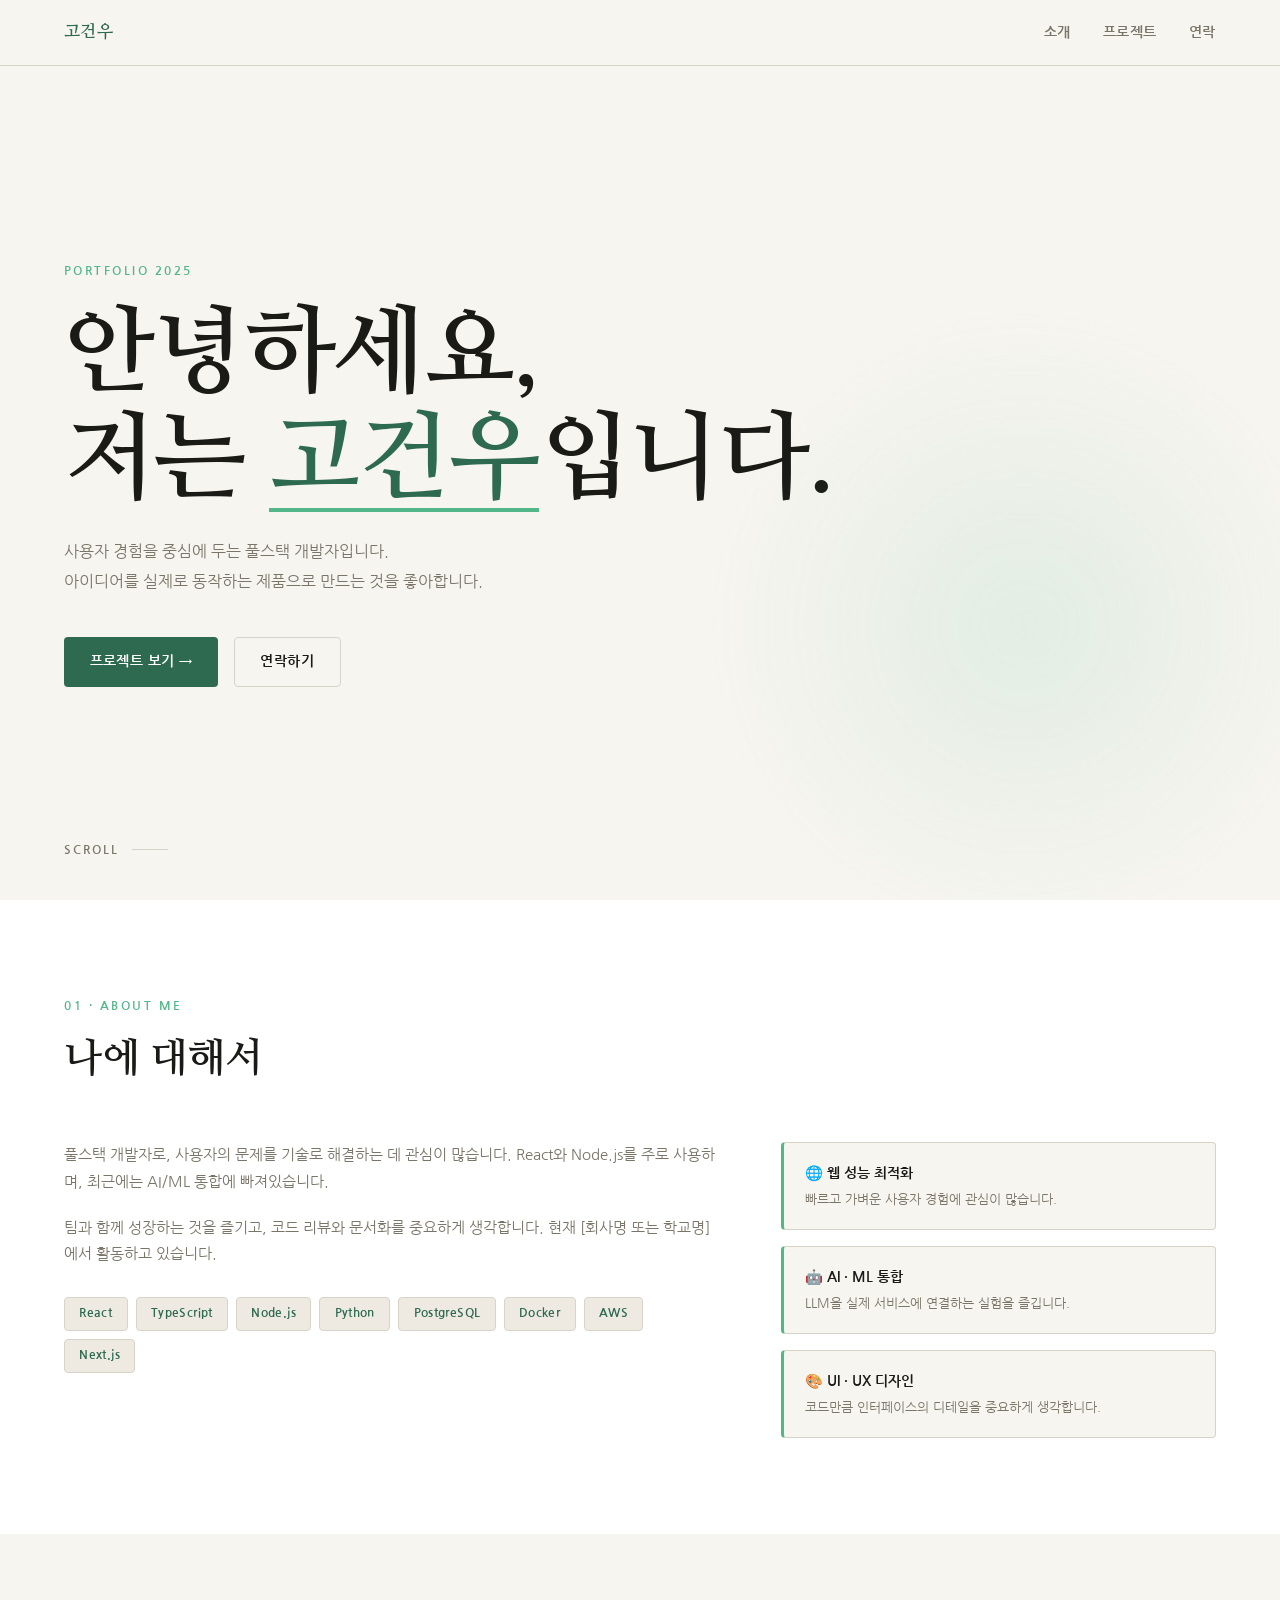
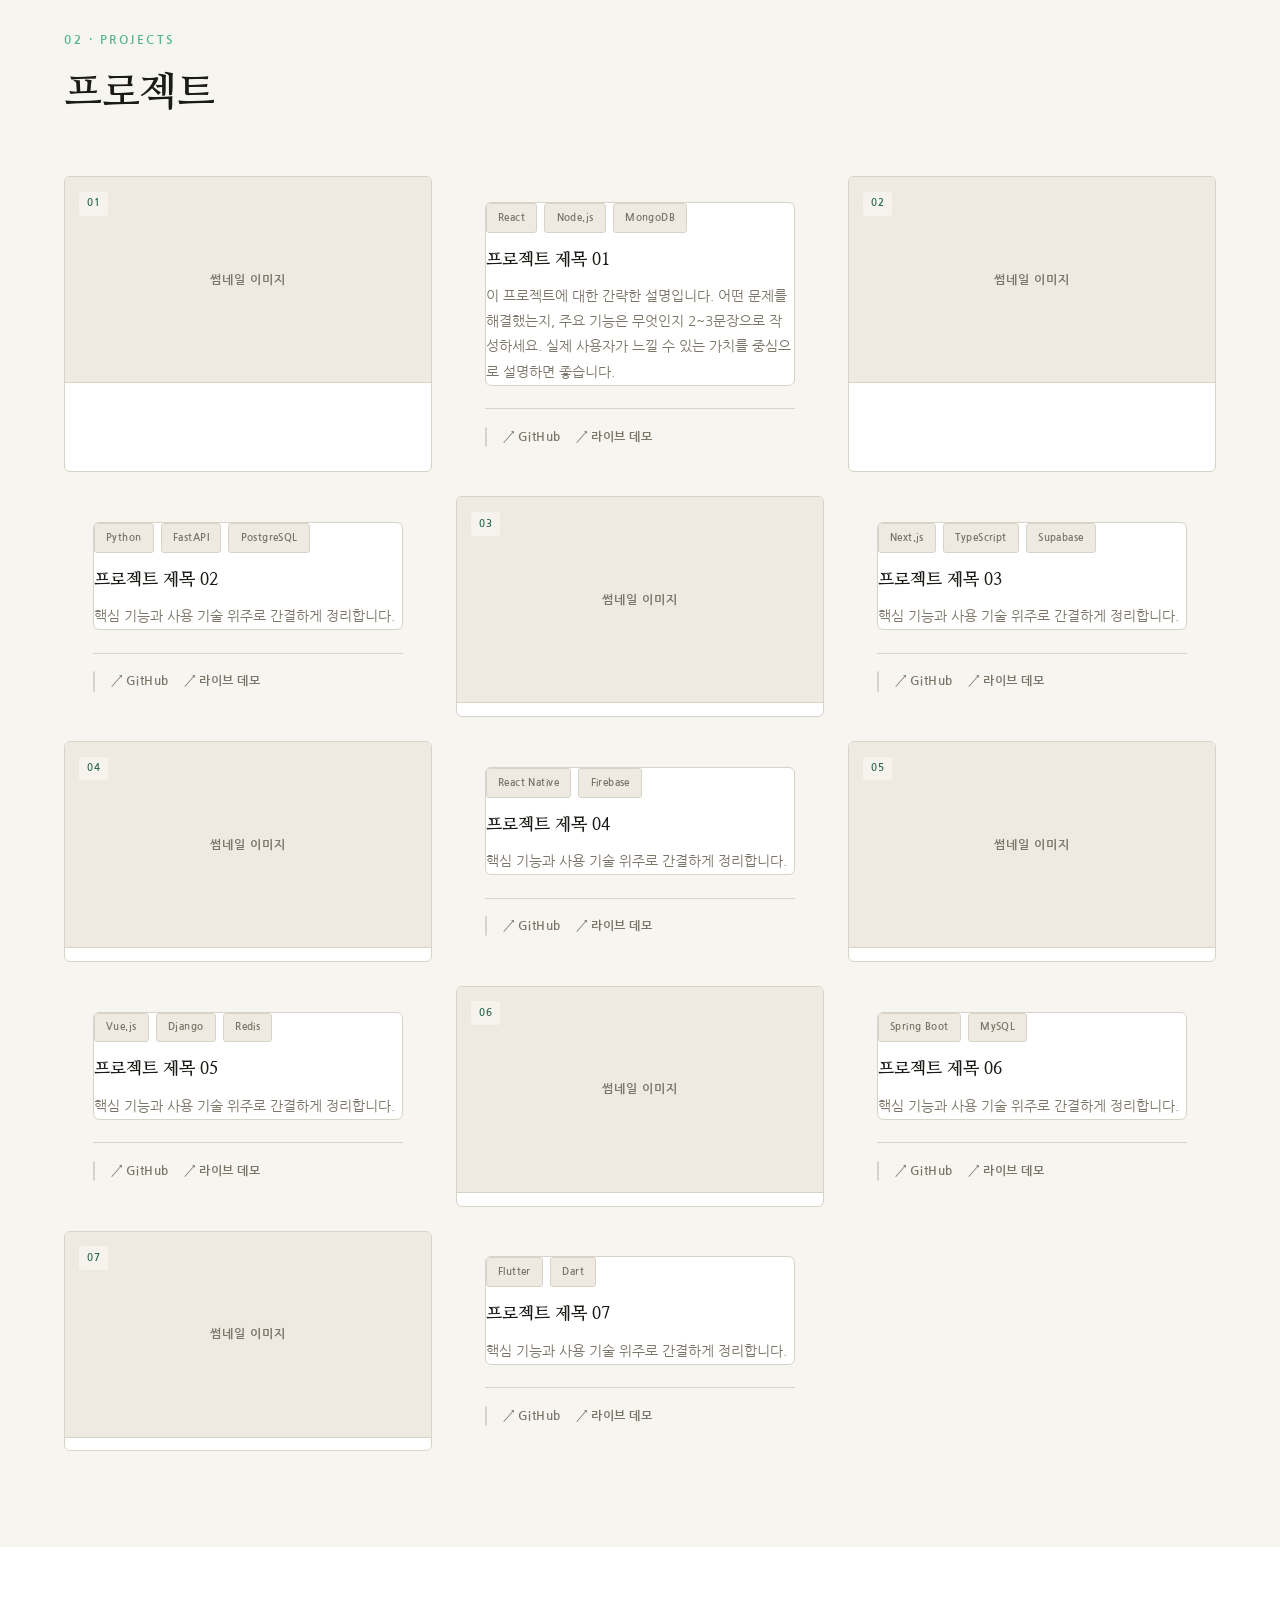
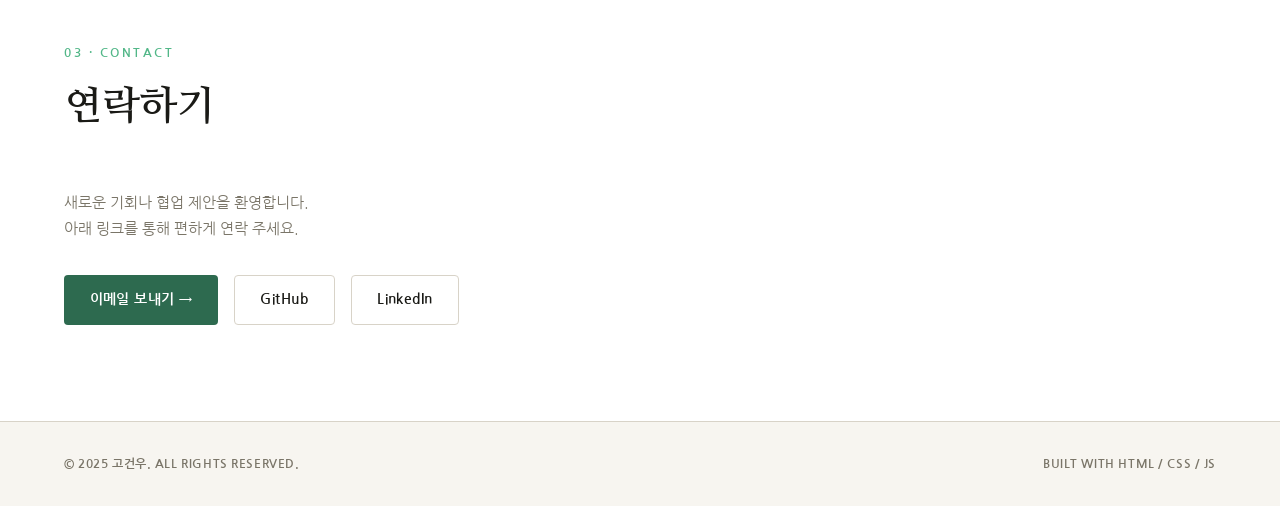
==== index.html @ 29e1b1ee "feat: 포트폴리오 사이트 초기 틀 세팅 - index.html: 메인 페이지 구조 (hero, about, projects, contact) - style.css: 공통 스타일" ====
<!DOCTYPE html>
<html lang="ko">
<head>
  <meta charset="UTF-8" />
  <meta name="viewport" content="width=device-width, initial-scale=1.0" />
  <title>고건우 | Portfolio</title>
  <link rel="preconnect" href="https://fonts.googleapis.com" />
  <link rel="preconnect" href="https://fonts.gstatic.com" crossorigin />
  <link href="https://fonts.googleapis.com/css2?family=Nanum+Gothic:wght@400;700;800&family=Nanum+Myeongjo:wght@400;700&display=swap" rel="stylesheet" />
  <link rel="stylesheet" href="style.css" />
</head>
<body>

  <!-- NAV -->
  <nav>
    <a href="#hero" class="nav-logo">고건우</a>
    <ul class="nav-links">
      <li><a href="#about">소개</a></li>
      <li><a href="#projects">프로젝트</a></li>
      <li><a href="#contact">연락</a></li>
    </ul>
  </nav>

  <!-- HERO -->
  <section id="hero">
    <p class="hero-label fadeup">PORTFOLIO 2025</p>
    <h1 class="hero-name fadeup delay-1">
      안녕하세요,<br>저는 <span>고건우</span>입니다.
    </h1>
    <p class="hero-desc fadeup delay-2">
      사용자 경험을 중심에 두는 풀스택 개발자입니다.<br>
      아이디어를 실제로 동작하는 제품으로 만드는 것을 좋아합니다.
    </p>
    <div class="hero-cta fadeup delay-3">
      <a href="#projects" class="btn btn-primary">프로젝트 보기 →</a>
      <a href="#contact" class="btn btn-outline">연락하기</a>
    </div>
    <p class="scroll-hint fadeup delay-4">SCROLL</p>
  </section>

  <!-- ABOUT -->
  <section id="about">
    <p class="section-label">01 · ABOUT ME</p>
    <h2 class="section-title">나에 대해서</h2>

    <div class="about-grid">
      <div class="about-text">
        <p>
          풀스택 개발자로, 사용자의 문제를 기술로 해결하는 데 관심이 많습니다.
          React와 Node.js를 주로 사용하며, 최근에는 AI/ML 통합에 빠져있습니다.
        </p>
        <p>
          팀과 함께 성장하는 것을 즐기고, 코드 리뷰와 문서화를 중요하게 생각합니다.
          현재 [회사명 또는 학교명]에서 활동하고 있습니다.
        </p>
        <div class="skills-list">
          <span class="skill-tag">React</span>
          <span class="skill-tag">TypeScript</span>
          <span class="skill-tag">Node.js</span>
          <span class="skill-tag">Python</span>
          <span class="skill-tag">PostgreSQL</span>
          <span class="skill-tag">Docker</span>
          <span class="skill-tag">AWS</span>
          <span class="skill-tag">Next.js</span>
        </div>
      </div>

      <!-- 관심 분야 카드 -->
      <div class="interest-list">
        <div class="interest-card">
          <div class="interest-title">🌐 웹 성능 최적화</div>
          <div class="interest-desc">빠르고 가벼운 사용자 경험에 관심이 많습니다.</div>
        </div>
        <div class="interest-card">
          <div class="interest-title">🤖 AI · ML 통합</div>
          <div class="interest-desc">LLM을 실제 서비스에 연결하는 실험을 즐깁니다.</div>
        </div>
        <div class="interest-card">
          <div class="interest-title">🎨 UI · UX 디자인</div>
          <div class="interest-desc">코드만큼 인터페이스의 디테일을 중요하게 생각합니다.</div>
        </div>
      </div>
    </div>
  </section>

  <!-- PROJECTS -->
  <section id="projects">
    <p class="section-label">02 · PROJECTS</p>
    <h2 class="section-title">프로젝트</h2>

    <div class="projects-grid">

      <!-- 01 -->
      <a href="projects/project1.html" class="project-card">
        <div class="project-thumb">
          <!-- <img src="assets/images/project1-thumb.png" alt="프로젝트 1"> -->
          <span>썸네일 이미지</span>
          <span class="project-num">01</span>
        </div>
        <div class="project-body">
          <div class="project-tags">
            <span class="project-tag">React</span>
            <span class="project-tag">Node.js</span>
            <span class="project-tag">MongoDB</span>
          </div>
          <h3 class="project-title">프로젝트 제목 01</h3>
          <p class="project-desc">
            이 프로젝트에 대한 간략한 설명입니다. 어떤 문제를 해결했는지,
            주요 기능은 무엇인지 2~3문장으로 작성하세요.
            실제 사용자가 느낄 수 있는 가치를 중심으로 설명하면 좋습니다.
          </p>
          <div class="project-links">
            <a href="https://github.com/username/project1" class="project-link" onclick="event.stopPropagation()">↗ GitHub</a>
            <a href="https://project1-demo.vercel.app" class="project-link" onclick="event.stopPropagation()">↗ 라이브 데모</a>
          </div>
        </div>
      </a>

      <!-- 02 -->
      <a href="projects/project2.html" class="project-card">
        <div class="project-thumb">
          <!-- <img src="assets/images/project2-thumb.png" alt="프로젝트 2"> -->
          <span>썸네일 이미지</span>
          <span class="project-num">02</span>
        </div>
        <div class="project-body">
          <div class="project-tags">
            <span class="project-tag">Python</span>
            <span class="project-tag">FastAPI</span>
            <span class="project-tag">PostgreSQL</span>
          </div>
          <h3 class="project-title">프로젝트 제목 02</h3>
          <p class="project-desc">핵심 기능과 사용 기술 위주로 간결하게 정리합니다.</p>
          <div class="project-links">
            <a href="https://github.com/username/project2" class="project-link" onclick="event.stopPropagation()">↗ GitHub</a>
            <a href="#" class="project-link" onclick="event.stopPropagation()">↗ 라이브 데모</a>
          </div>
        </div>
      </a>

      <!-- 03 -->
      <a href="projects/project3.html" class="project-card">
        <div class="project-thumb">
          <!-- <img src="assets/images/project3-thumb.png" alt="프로젝트 3"> -->
          <span>썸네일 이미지</span>
          <span class="project-num">03</span>
        </div>
        <div class="project-body">
          <div class="project-tags">
            <span class="project-tag">Next.js</span>
            <span class="project-tag">TypeScript</span>
            <span class="project-tag">Supabase</span>
          </div>
          <h3 class="project-title">프로젝트 제목 03</h3>
          <p class="project-desc">핵심 기능과 사용 기술 위주로 간결하게 정리합니다.</p>
          <div class="project-links">
            <a href="https://github.com/username/project3" class="project-link" onclick="event.stopPropagation()">↗ GitHub</a>
            <a href="#" class="project-link" onclick="event.stopPropagation()">↗ 라이브 데모</a>
          </div>
        </div>
      </a>

      <!-- 04 -->
      <a href="projects/project4.html" class="project-card">
        <div class="project-thumb">
          <!-- <img src="assets/images/project4-thumb.png" alt="프로젝트 4"> -->
          <span>썸네일 이미지</span>
          <span class="project-num">04</span>
        </div>
        <div class="project-body">
          <div class="project-tags">
            <span class="project-tag">React Native</span>
            <span class="project-tag">Firebase</span>
          </div>
          <h3 class="project-title">프로젝트 제목 04</h3>
          <p class="project-desc">핵심 기능과 사용 기술 위주로 간결하게 정리합니다.</p>
          <div class="project-links">
            <a href="https://github.com/username/project4" class="project-link" onclick="event.stopPropagation()">↗ GitHub</a>
            <a href="#" class="project-link" onclick="event.stopPropagation()">↗ 라이브 데모</a>
          </div>
        </div>
      </a>

      <!-- 05 -->
      <a href="projects/project5.html" class="project-card">
        <div class="project-thumb">
          <!-- <img src="assets/images/project5-thumb.png" alt="프로젝트 5"> -->
          <span>썸네일 이미지</span>
          <span class="project-num">05</span>
        </div>
        <div class="project-body">
          <div class="project-tags">
            <span class="project-tag">Vue.js</span>
            <span class="project-tag">Django</span>
            <span class="project-tag">Redis</span>
          </div>
          <h3 class="project-title">프로젝트 제목 05</h3>
          <p class="project-desc">핵심 기능과 사용 기술 위주로 간결하게 정리합니다.</p>
          <div class="project-links">
            <a href="https://github.com/username/project5" class="project-link" onclick="event.stopPropagation()">↗ GitHub</a>
            <a href="#" class="project-link" onclick="event.stopPropagation()">↗ 라이브 데모</a>
          </div>
        </div>
      </a>

      <!-- 06 -->
      <a href="projects/project6.html" class="project-card">
        <div class="project-thumb">
          <!-- <img src="assets/images/project6-thumb.png" alt="프로젝트 6"> -->
          <span>썸네일 이미지</span>
          <span class="project-num">06</span>
        </div>
        <div class="project-body">
          <div class="project-tags">
            <span class="project-tag">Spring Boot</span>
            <span class="project-tag">MySQL</span>
          </div>
          <h3 class="project-title">프로젝트 제목 06</h3>
          <p class="project-desc">핵심 기능과 사용 기술 위주로 간결하게 정리합니다.</p>
          <div class="project-links">
            <a href="https://github.com/username/project6" class="project-link" onclick="event.stopPropagation()">↗ GitHub</a>
            <a href="#" class="project-link" onclick="event.stopPropagation()">↗ 라이브 데모</a>
          </div>
        </div>
      </a>

      <!-- 07 -->
      <a href="projects/project7.html" class="project-card">
        <div class="project-thumb">
          <!-- <img src="assets/images/project7-thumb.png" alt="프로젝트 7"> -->
          <span>썸네일 이미지</span>
          <span class="project-num">07</span>
        </div>
        <div class="project-body">
          <div class="project-tags">
            <span class="project-tag">Flutter</span>
            <span class="project-tag">Dart</span>
          </div>
          <h3 class="project-title">프로젝트 제목 07</h3>
          <p class="project-desc">핵심 기능과 사용 기술 위주로 간결하게 정리합니다.</p>
          <div class="project-links">
            <a href="https://github.com/username/project7" class="project-link" onclick="event.stopPropagation()">↗ GitHub</a>
            <a href="#" class="project-link" onclick="event.stopPropagation()">↗ 라이브 데모</a>
          </div>
        </div>
      </a>

    </div>
  </section>

  <!-- CONTACT -->
  <section id="contact">
    <p class="section-label">03 · CONTACT</p>
    <h2 class="section-title">연락하기</h2>
    <div class="contact-inner">
      <p>
        새로운 기회나 협업 제안을 환영합니다.<br>
        아래 링크를 통해 편하게 연락 주세요.
      </p>
      <div class="contact-links">
        <a href="mailto:yourname@email.com" class="btn btn-primary">이메일 보내기 →</a>
        <a href="https://github.com/username" class="btn btn-outline" target="_blank">GitHub</a>
        <a href="https://linkedin.com/in/username" class="btn btn-outline" target="_blank">LinkedIn</a>
      </div>
    </div>
  </section>

  <!-- FOOTER -->
  <footer>
    <p>© 2025 고건우. ALL RIGHTS RESERVED.</p>
    <p>BUILT WITH HTML / CSS / JS</p>
  </footer>

  <script src="script.js"></script>
</body>
</html>
---- style.css ----
*, *::before, *::after { box-sizing: border-box; margin: 0; padding: 0; }

:root {
  --bg:      #f7f5f0;
  --bg2:     #ffffff;
  --surface: #eeeae2;
  --border:  #d8d3c8;
  --accent:  #2d6a4f;
  --accent2: #52b788;
  --text:    #1a1a16;
  --muted:   #7a7568;
  --font-display: 'Nanum Myeongjo', serif;
  --font-body:    'Nanum Gothic', sans-serif;
}

html { scroll-behavior: smooth; }

body {
  background: var(--bg);
  color: var(--text);
  font-family: var(--font-body);
  font-size: 15px;
  line-height: 1.75;
  overflow-x: hidden;
}

/* NAV */
nav {
  position: fixed;
  top: 0; left: 0; right: 0;
  z-index: 100;
  display: flex;
  justify-content: space-between;
  align-items: center;
  padding: 1.1rem 5vw;
  background: rgba(247,245,240,0.9);
  backdrop-filter: blur(10px);
  border-bottom: 1px solid var(--border);
}

.nav-logo {
  font-family: var(--font-display);
  font-size: 1.05rem;
  font-weight: 700;
  color: var(--accent);
  text-decoration: none;
  letter-spacing: 0.02em;
}

.nav-links { display: flex; gap: 2rem; list-style: none; }
.nav-links a {
  color: var(--muted);
  text-decoration: none;
  font-size: 0.85rem;
  font-weight: 700;
  letter-spacing: 0.04em;
  transition: color 0.2s;
}
.nav-links a:hover,
.nav-links a.active { color: var(--accent); }

/* HERO */
#hero {
  min-height: 100vh;
  display: flex;
  flex-direction: column;
  justify-content: center;
  padding: 9rem 5vw 6rem;
  position: relative;
  overflow: hidden;
}

#hero::after {
  content: '';
  position: absolute;
  bottom: -5%;
  right: -5%;
  width: 50vw;
  height: 50vw;
  border-radius: 50%;
  background: radial-gradient(circle, rgba(82,183,136,0.12) 0%, transparent 70%);
  pointer-events: none;
}

.hero-label {
  font-family: var(--font-body);
  font-size: 0.78rem;
  font-weight: 700;
  color: var(--accent2);
  letter-spacing: 0.2em;
  margin-bottom: 1.2rem;
}

.hero-name {
  font-family: var(--font-display);
  font-size: clamp(3rem, 8vw, 6rem);
  font-weight: 700;
  line-height: 1.1;
  letter-spacing: -0.01em;
  margin-bottom: 1.4rem;
}

.hero-name span {
  color: var(--accent);
  border-bottom: 4px solid var(--accent2);
}

.hero-desc {
  font-size: 1rem;
  color: var(--muted);
  max-width: 460px;
  margin-bottom: 2.5rem;
  line-height: 1.9;
}

.hero-cta { display: flex; gap: 1rem; flex-wrap: wrap; }

.btn {
  display: inline-flex;
  align-items: center;
  gap: 0.4rem;
  padding: 0.75rem 1.6rem;
  border-radius: 4px;
  font-family: var(--font-body);
  font-size: 0.85rem;
  font-weight: 700;
  letter-spacing: 0.03em;
  text-decoration: none;
  transition: all 0.2s;
  cursor: pointer;
  border: none;
}

.btn-primary { background: var(--accent); color: #fff; }
.btn-primary:hover { background: #235c42; }

.btn-outline {
  background: transparent;
  color: var(--text);
  border: 1.5px solid var(--border);
}
.btn-outline:hover { border-color: var(--accent); color: var(--accent); }

.scroll-hint {
  position: absolute;
  bottom: 2.5rem;
  left: 5vw;
  font-size: 0.72rem;
  font-weight: 700;
  color: var(--muted);
  letter-spacing: 0.18em;
  display: flex;
  align-items: center;
  gap: 0.8rem;
}
.scroll-hint::after {
  content: '';
  display: block;
  width: 36px;
  height: 1px;
  background: var(--border);
}

/* SECTIONS */
section { padding: 6rem 5vw; }

.section-label {
  font-size: 0.72rem;
  font-weight: 700;
  color: var(--accent2);
  letter-spacing: 0.22em;
  margin-bottom: 0.5rem;
}

.section-title {
  font-family: var(--font-display);
  font-size: clamp(1.7rem, 4vw, 2.5rem);
  font-weight: 700;
  letter-spacing: -0.01em;
  margin-bottom: 3rem;
  color: var(--text);
}

/* ABOUT */
#about { background: var(--bg2); }

.about-grid {
  display: grid;
  grid-template-columns: 3fr 2fr;
  gap: 4rem;
  align-items: start;
}

.about-text p { color: var(--muted); margin-bottom: 1.2rem; font-size: 0.95rem; }

.skills-list {
  display: flex;
  flex-wrap: wrap;
  gap: 0.5rem;
  margin-top: 1.8rem;
}

.skill-tag {
  padding: 0.35rem 0.9rem;
  background: var(--surface);
  border: 1px solid var(--border);
  font-size: 0.75rem;
  font-weight: 700;
  color: var(--accent);
  letter-spacing: 0.03em;
  border-radius: 4px;
}

.interest-list {
  display: flex;
  flex-direction: column;
  gap: 1rem;
}

.interest-card {
  background: var(--bg);
  border: 1px solid var(--border);
  border-left: 3px solid var(--accent2);
  padding: 1.1rem 1.3rem;
  border-radius: 4px;
}

.interest-title {
  font-weight: 700;
  font-size: 0.9rem;
  color: var(--text);
  margin-bottom: 0.2rem;
}

.interest-desc {
  font-size: 0.8rem;
  color: var(--muted);
}

/* PROJECTS */
#projects { background: var(--bg); }

.projects-grid {
  display: grid;
  grid-template-columns: repeat(auto-fill, minmax(300px, 1fr));
  gap: 1.5rem;
}

.project-card {
  background: var(--bg2);
  border: 1px solid var(--border);
  border-radius: 6px;
  overflow: hidden;
  text-decoration: none;
  color: inherit;
  display: flex;
  flex-direction: column;
  opacity: 0;
  transform: translateY(24px);
  transition: opacity 0.55s ease, transform 0.55s ease, border-color 0.25s, box-shadow 0.25s;
}

.project-card.visible {
  opacity: 1;
  transform: translateY(0);
}

.project-card.visible:hover {
  border-color: var(--accent);
  transform: translateY(-4px);
  box-shadow: 0 8px 24px rgba(45,106,79,0.1);
}

.project-thumb {
  width: 100%;
  aspect-ratio: 16/9;
  background: var(--surface);
  display: flex;
  align-items: center;
  justify-content: center;
  font-size: 0.72rem;
  font-weight: 700;
  color: var(--muted);
  letter-spacing: 0.08em;
  border-bottom: 1px solid var(--border);
  overflow: hidden;
  position: relative;
}

.project-thumb img { width: 100%; height: 100%; object-fit: cover; }

.project-num {
  position: absolute;
  top: 0.9rem;
  left: 0.9rem;
  font-size: 0.65rem;
  font-weight: 700;
  color: var(--accent);
  background: rgba(247,245,240,0.88);
  padding: 0.18rem 0.5rem;
  border-radius: 3px;
  letter-spacing: 0.05em;
}

.project-body { padding: 1.6rem 1.8rem; flex: 1; display: flex; flex-direction: column; }

.project-tags {
  display: flex;
  flex-wrap: wrap;
  gap: 0.45rem;
  margin-bottom: 1rem;
}

.project-tag {
  font-size: 0.65rem;
  font-weight: 700;
  padding: 0.3rem 0.7rem;
  background: var(--surface);
  border: 1px solid var(--border);
  color: var(--muted);
  letter-spacing: 0.04em;
  border-radius: 3px;
}

.project-title {
  font-family: var(--font-display);
  font-size: 1.05rem;
  font-weight: 700;
  margin-bottom: 0.75rem;
  line-height: 1.4;
  color: var(--text);
}

.project-desc {
  font-size: 0.85rem;
  color: var(--muted);
  line-height: 1.85;
  flex: 1;
}

.project-links {
  display: flex;
  gap: 1rem;
  margin-top: 1.4rem;
  padding-top: 1.1rem;
  border-top: 1px solid var(--border);
}

.project-link {
  font-size: 0.72rem;
  font-weight: 700;
  color: var(--muted);
  text-decoration: none;
  letter-spacing: 0.04em;
  transition: color 0.2s;
}
.project-link:hover { color: var(--accent); }

/* CONTACT */
#contact { background: var(--bg2); }

.contact-inner { max-width: 540px; }
.contact-inner p { color: var(--muted); margin-bottom: 2rem; font-size: 0.95rem; }
.contact-links { display: flex; gap: 1rem; flex-wrap: wrap; }

/* FOOTER */
footer {
  padding: 2rem 5vw;
  border-top: 1px solid var(--border);
  display: flex;
  justify-content: space-between;
  align-items: center;
  background: var(--bg);
}

footer p {
  font-size: 0.72rem;
  font-weight: 700;
  color: var(--muted);
  letter-spacing: 0.05em;
}

/* ANIMATIONS */
@keyframes fadeUp {
  from { opacity: 0; transform: translateY(20px); }
  to   { opacity: 1; transform: translateY(0); }
}
.fadeup { animation: fadeUp 0.65s ease both; }
.delay-1 { animation-delay: 0.12s; }
.delay-2 { animation-delay: 0.24s; }
.delay-3 { animation-delay: 0.36s; }
.delay-4 { animation-delay: 0.5s; }

/* RESPONSIVE */
@media (max-width: 768px) {
  .about-grid { grid-template-columns: 1fr; gap: 2.5rem; }
  nav { padding: 1rem 5vw; }
  .nav-links { gap: 1.2rem; }
}
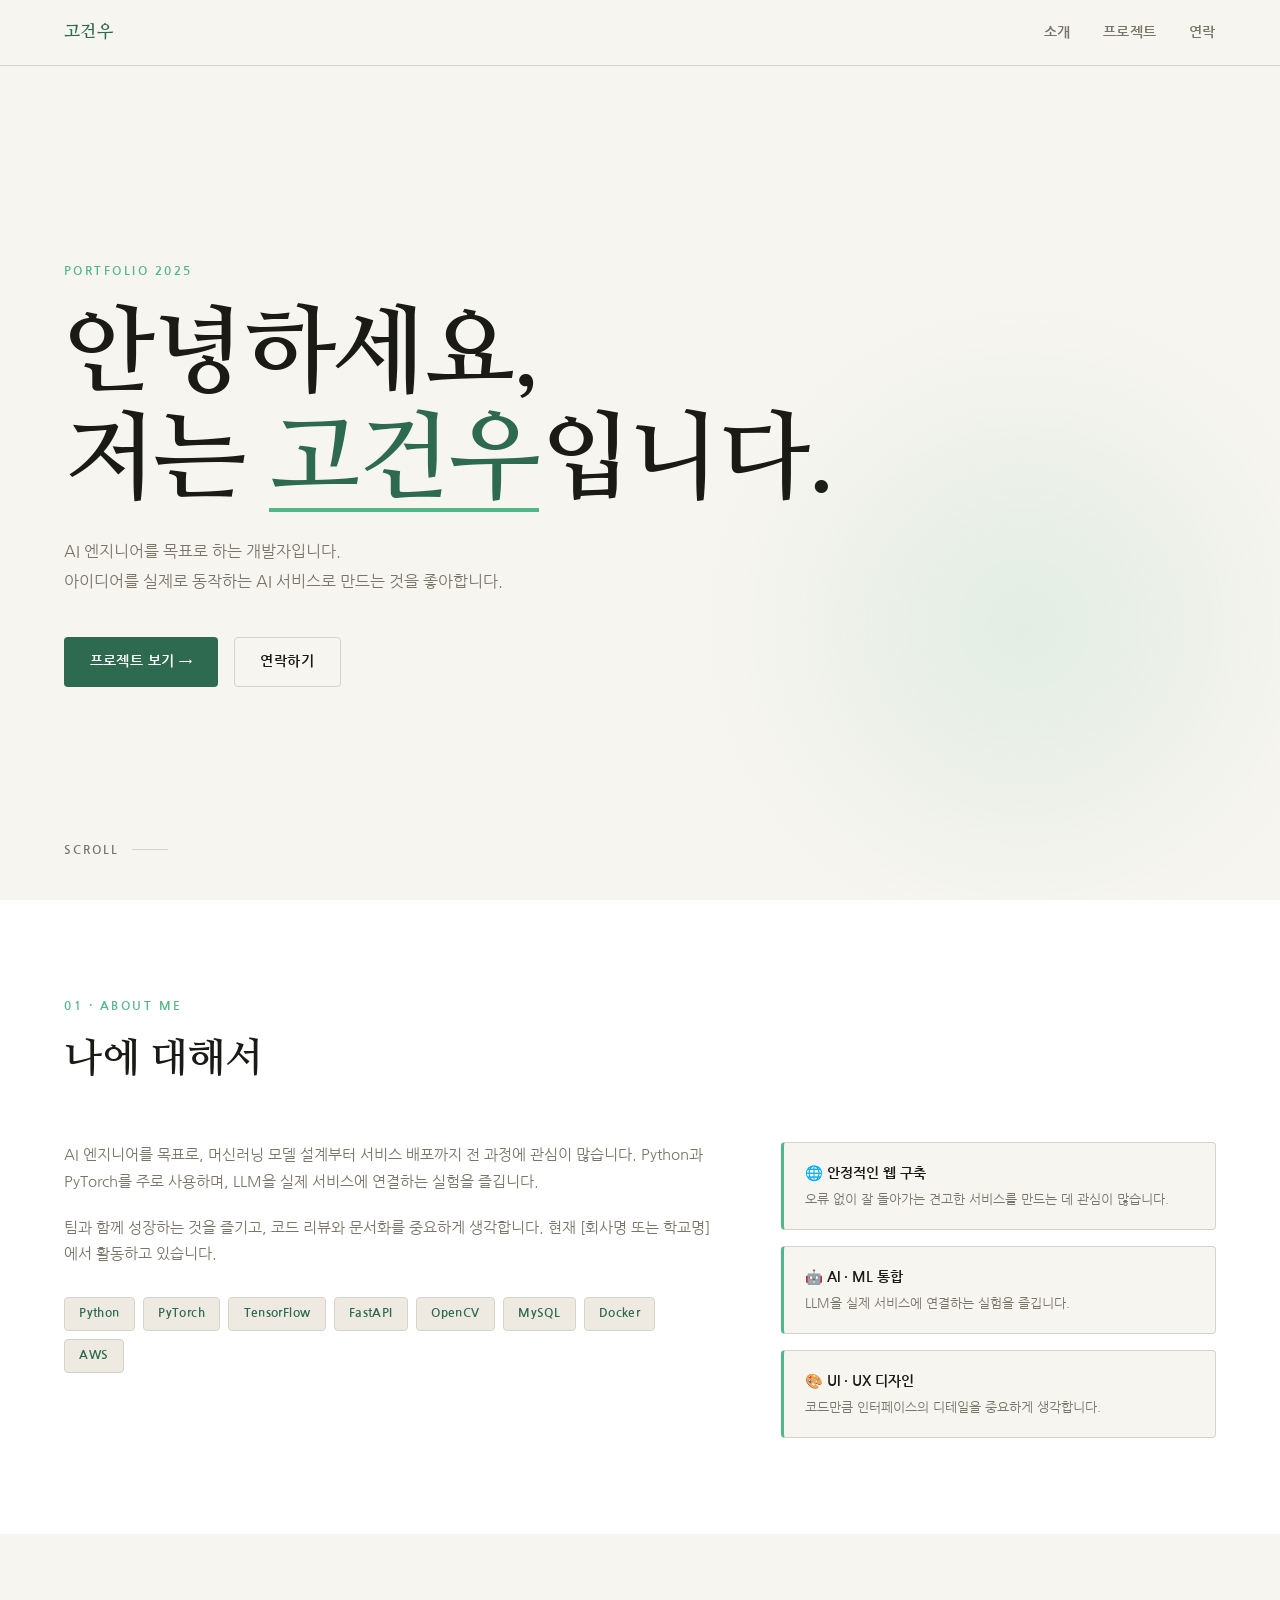
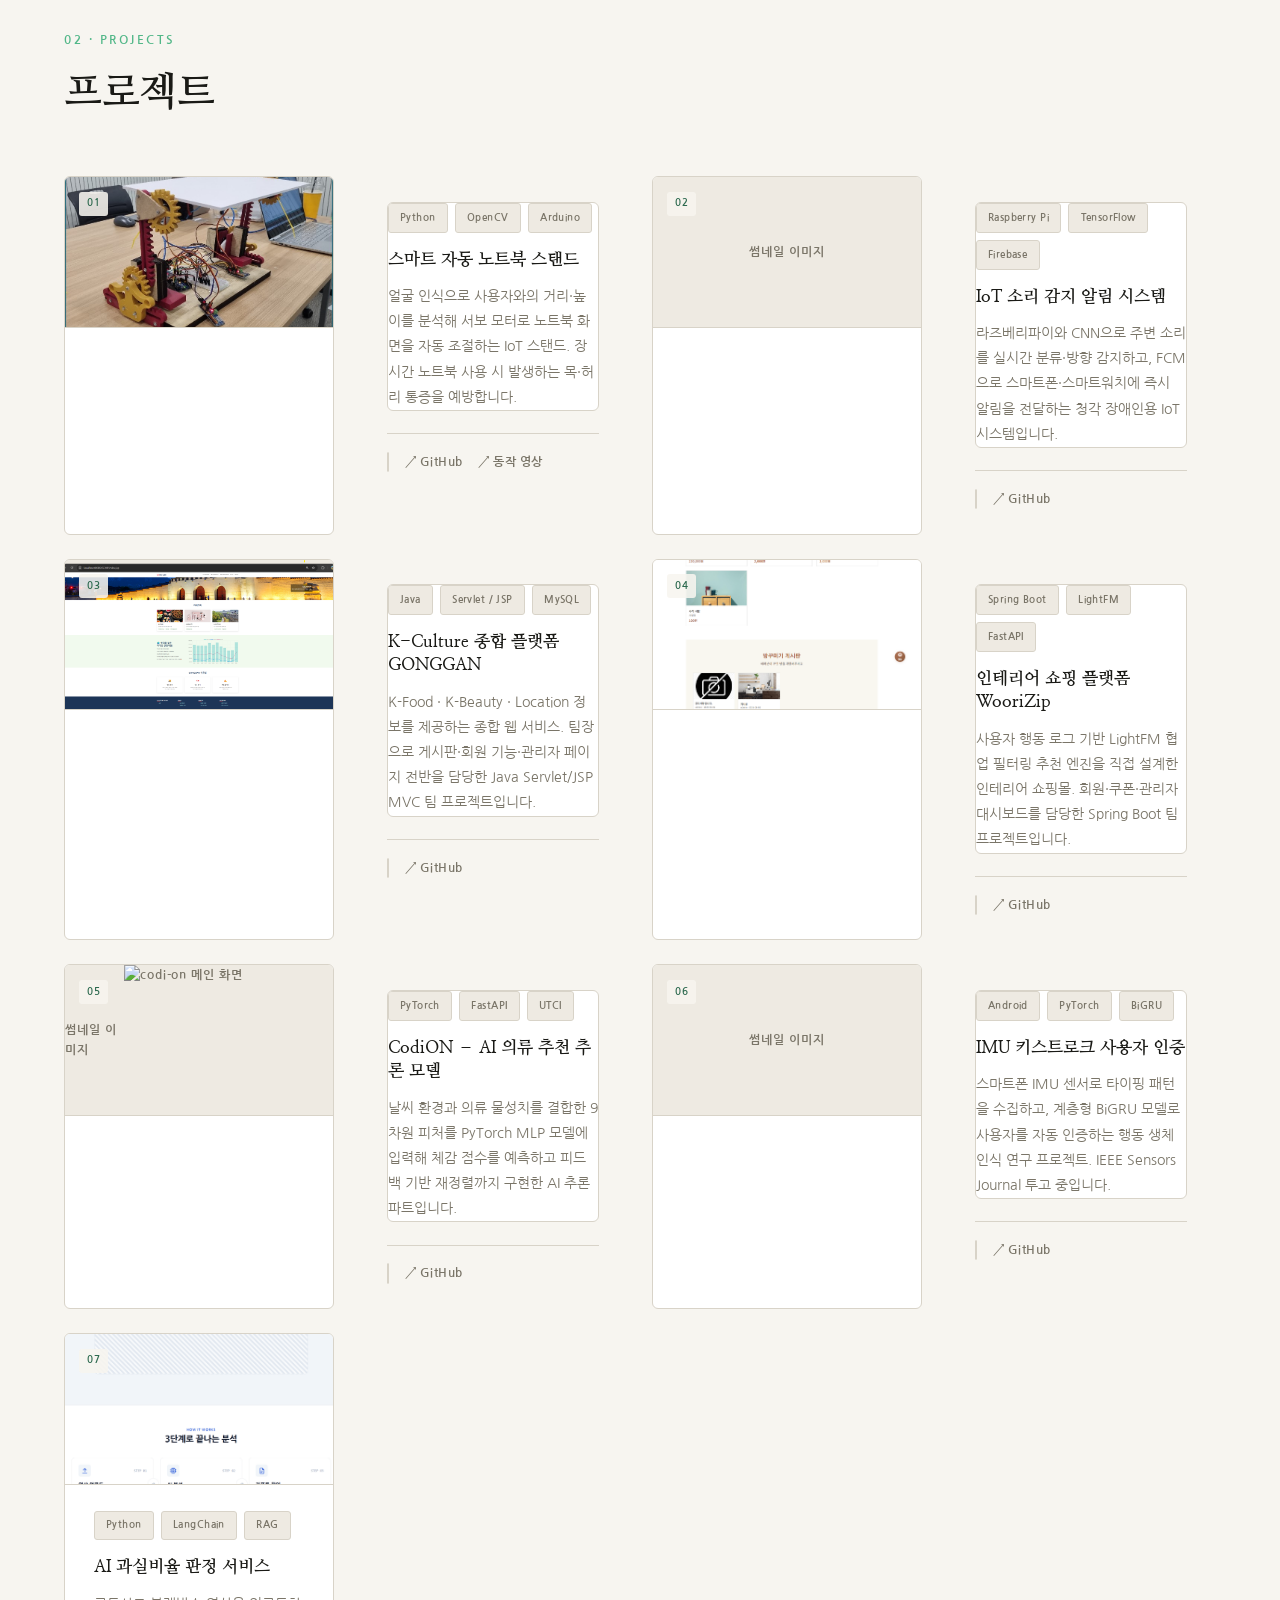
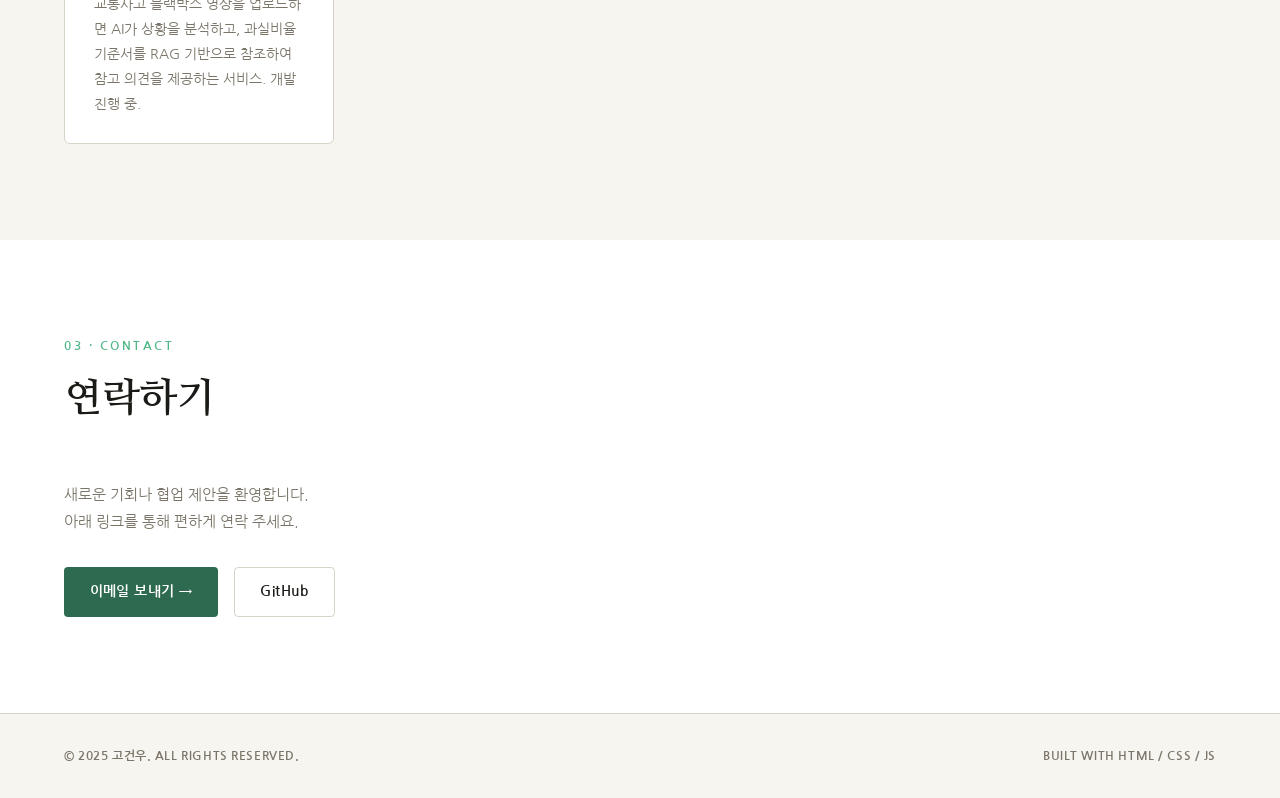
==== commit a952603b: "feat: 포트폴리오 1차" ====
--- a/index.html
+++ b/index.html
@@ -28,8 +28,8 @@
       안녕하세요,<br>저는 <span>고건우</span>입니다.
     </h1>
     <p class="hero-desc fadeup delay-2">
-      사용자 경험을 중심에 두는 풀스택 개발자입니다.<br>
-      아이디어를 실제로 동작하는 제품으로 만드는 것을 좋아합니다.
+      AI 엔지니어를 목표로 하는 개발자입니다.<br>
+      아이디어를 실제로 동작하는 AI 서비스로 만드는 것을 좋아합니다.
     </p>
     <div class="hero-cta fadeup delay-3">
       <a href="#projects" class="btn btn-primary">프로젝트 보기 →</a>
@@ -46,30 +46,30 @@
     <div class="about-grid">
       <div class="about-text">
         <p>
-          풀스택 개발자로, 사용자의 문제를 기술로 해결하는 데 관심이 많습니다.
-          React와 Node.js를 주로 사용하며, 최근에는 AI/ML 통합에 빠져있습니다.
+          AI 엔지니어를 목표로, 머신러닝 모델 설계부터 서비스 배포까지 전 과정에 관심이 많습니다.
+          Python과 PyTorch를 주로 사용하며, LLM을 실제 서비스에 연결하는 실험을 즐깁니다.
         </p>
         <p>
           팀과 함께 성장하는 것을 즐기고, 코드 리뷰와 문서화를 중요하게 생각합니다.
           현재 [회사명 또는 학교명]에서 활동하고 있습니다.
         </p>
         <div class="skills-list">
-          <span class="skill-tag">React</span>
-          <span class="skill-tag">TypeScript</span>
-          <span class="skill-tag">Node.js</span>
           <span class="skill-tag">Python</span>
-          <span class="skill-tag">PostgreSQL</span>
+          <span class="skill-tag">PyTorch</span>
+          <span class="skill-tag">TensorFlow</span>
+          <span class="skill-tag">FastAPI</span>
+          <span class="skill-tag">OpenCV</span>
+          <span class="skill-tag">MySQL</span>
           <span class="skill-tag">Docker</span>
           <span class="skill-tag">AWS</span>
-          <span class="skill-tag">Next.js</span>
         </div>
       </div>
 
       <!-- 관심 분야 카드 -->
       <div class="interest-list">
         <div class="interest-card">
-          <div class="interest-title">🌐 웹 성능 최적화</div>
-          <div class="interest-desc">빠르고 가벼운 사용자 경험에 관심이 많습니다.</div>
+          <div class="interest-title">🌐 안정적인 웹 구축</div>
+          <div class="interest-desc">오류 없이 잘 돌아가는 견고한 서비스를 만드는 데 관심이 많습니다.</div>
         </div>
         <div class="interest-card">
           <div class="interest-title">🤖 AI · ML 통합</div>
@@ -93,25 +93,23 @@
       <!-- 01 -->
       <a href="projects/project1.html" class="project-card">
         <div class="project-thumb">
-          <!-- <img src="assets/images/project1-thumb.png" alt="프로젝트 1"> -->
-          <span>썸네일 이미지</span>
+          <img src="assets/images/project1/완성.jpg" alt="스마트 자동 노트북 스탠드">
           <span class="project-num">01</span>
         </div>
         <div class="project-body">
           <div class="project-tags">
-            <span class="project-tag">React</span>
-            <span class="project-tag">Node.js</span>
-            <span class="project-tag">MongoDB</span>
-          </div>
-          <h3 class="project-title">프로젝트 제목 01</h3>
-          <p class="project-desc">
-            이 프로젝트에 대한 간략한 설명입니다. 어떤 문제를 해결했는지,
-            주요 기능은 무엇인지 2~3문장으로 작성하세요.
-            실제 사용자가 느낄 수 있는 가치를 중심으로 설명하면 좋습니다.
-          </p>
-          <div class="project-links">
-            <a href="https://github.com/username/project1" class="project-link" onclick="event.stopPropagation()">↗ GitHub</a>
-            <a href="https://project1-demo.vercel.app" class="project-link" onclick="event.stopPropagation()">↗ 라이브 데모</a>
+            <span class="project-tag">Python</span>
+            <span class="project-tag">OpenCV</span>
+            <span class="project-tag">Arduino</span>
+          </div>
+          <h3 class="project-title">스마트 자동 노트북 스탠드</h3>
+          <p class="project-desc">
+            얼굴 인식으로 사용자와의 거리·높이를 분석해 서보 모터로 노트북 화면을 자동 조절하는 IoT 스탠드.
+            장시간 노트북 사용 시 발생하는 목·허리 통증을 예방합니다.
+          </p>
+          <div class="project-links">
+            <a href="https://github.com/go-nu/Capstone4_laptopStand" class="project-link" onclick="event.stopPropagation()">↗ GitHub</a>
+            <a href="https://youtu.be/8XAv4ohXPro" class="project-link" onclick="event.stopPropagation()">↗ 동작 영상</a>
           </div>
         </div>
       </a>
@@ -119,21 +117,22 @@
       <!-- 02 -->
       <a href="projects/project2.html" class="project-card">
         <div class="project-thumb">
-          <!-- <img src="assets/images/project2-thumb.png" alt="프로젝트 2"> -->
           <span>썸네일 이미지</span>
           <span class="project-num">02</span>
         </div>
         <div class="project-body">
           <div class="project-tags">
-            <span class="project-tag">Python</span>
-            <span class="project-tag">FastAPI</span>
-            <span class="project-tag">PostgreSQL</span>
-          </div>
-          <h3 class="project-title">프로젝트 제목 02</h3>
-          <p class="project-desc">핵심 기능과 사용 기술 위주로 간결하게 정리합니다.</p>
-          <div class="project-links">
-            <a href="https://github.com/username/project2" class="project-link" onclick="event.stopPropagation()">↗ GitHub</a>
-            <a href="#" class="project-link" onclick="event.stopPropagation()">↗ 라이브 데모</a>
+            <span class="project-tag">Raspberry Pi</span>
+            <span class="project-tag">TensorFlow</span>
+            <span class="project-tag">Firebase</span>
+          </div>
+          <h3 class="project-title">IoT 소리 감지 알림 시스템</h3>
+          <p class="project-desc">
+            라즈베리파이와 CNN으로 주변 소리를 실시간 분류·방향 감지하고,
+            FCM으로 스마트폰·스마트워치에 즉시 알림을 전달하는 청각 장애인용 IoT 시스템입니다.
+          </p>
+          <div class="project-links">
+            <a href="https://github.com/go-nu/IoT_Capstone_Design_Project" class="project-link" onclick="event.stopPropagation()">↗ GitHub</a>
           </div>
         </div>
       </a>
@@ -141,21 +140,22 @@
       <!-- 03 -->
       <a href="projects/project3.html" class="project-card">
         <div class="project-thumb">
-          <!-- <img src="assets/images/project3-thumb.png" alt="프로젝트 3"> -->
-          <span>썸네일 이미지</span>
+          <img src="assets/images/project3/메인.png" alt="GONGGAN">
           <span class="project-num">03</span>
         </div>
         <div class="project-body">
           <div class="project-tags">
-            <span class="project-tag">Next.js</span>
-            <span class="project-tag">TypeScript</span>
-            <span class="project-tag">Supabase</span>
-          </div>
-          <h3 class="project-title">프로젝트 제목 03</h3>
-          <p class="project-desc">핵심 기능과 사용 기술 위주로 간결하게 정리합니다.</p>
-          <div class="project-links">
-            <a href="https://github.com/username/project3" class="project-link" onclick="event.stopPropagation()">↗ GitHub</a>
-            <a href="#" class="project-link" onclick="event.stopPropagation()">↗ 라이브 데모</a>
+            <span class="project-tag">Java</span>
+            <span class="project-tag">Servlet / JSP</span>
+            <span class="project-tag">MySQL</span>
+          </div>
+          <h3 class="project-title">K-Culture 종합 플랫폼 GONGGAN</h3>
+          <p class="project-desc">
+            K-Food · K-Beauty · Location 정보를 제공하는 종합 웹 서비스.
+            팀장으로 게시판·회원 기능·관리자 페이지 전반을 담당한 Java Servlet/JSP MVC 팀 프로젝트입니다.
+          </p>
+          <div class="project-links">
+            <a href="https://github.com/go-nu/GONGGAN" class="project-link" onclick="event.stopPropagation()">↗ GitHub</a>
           </div>
         </div>
       </a>
@@ -163,20 +163,22 @@
       <!-- 04 -->
       <a href="projects/project4.html" class="project-card">
         <div class="project-thumb">
-          <!-- <img src="assets/images/project4-thumb.png" alt="프로젝트 4"> -->
-          <span>썸네일 이미지</span>
+          <img src="assets/images/project4/우리집_메인.png" alt="WooriZip 메인 화면">
           <span class="project-num">04</span>
         </div>
         <div class="project-body">
           <div class="project-tags">
-            <span class="project-tag">React Native</span>
-            <span class="project-tag">Firebase</span>
-          </div>
-          <h3 class="project-title">프로젝트 제목 04</h3>
-          <p class="project-desc">핵심 기능과 사용 기술 위주로 간결하게 정리합니다.</p>
-          <div class="project-links">
-            <a href="https://github.com/username/project4" class="project-link" onclick="event.stopPropagation()">↗ GitHub</a>
-            <a href="#" class="project-link" onclick="event.stopPropagation()">↗ 라이브 데모</a>
+            <span class="project-tag">Spring Boot</span>
+            <span class="project-tag">LightFM</span>
+            <span class="project-tag">FastAPI</span>
+          </div>
+          <h3 class="project-title">인테리어 쇼핑 플랫폼 WooriZip</h3>
+          <p class="project-desc">
+            사용자 행동 로그 기반 LightFM 협업 필터링 추천 엔진을 직접 설계한 인테리어 쇼핑몰.
+            회원·쿠폰·관리자 대시보드를 담당한 Spring Boot 팀 프로젝트입니다.
+          </p>
+          <div class="project-links">
+            <a href="https://github.com/go-nu/WooriZIP" class="project-link" onclick="event.stopPropagation()">↗ GitHub</a>
           </div>
         </div>
       </a>
@@ -184,21 +186,23 @@
       <!-- 05 -->
       <a href="projects/project5.html" class="project-card">
         <div class="project-thumb">
-          <!-- <img src="assets/images/project5-thumb.png" alt="프로젝트 5"> -->
           <span>썸네일 이미지</span>
+          <img src="https://github.com/user-attachments/assets/0174c01e-0116-485b-a63d-a2500d57e071" alt="codi-on 메인 화면">
           <span class="project-num">05</span>
         </div>
         <div class="project-body">
           <div class="project-tags">
-            <span class="project-tag">Vue.js</span>
-            <span class="project-tag">Django</span>
-            <span class="project-tag">Redis</span>
-          </div>
-          <h3 class="project-title">프로젝트 제목 05</h3>
-          <p class="project-desc">핵심 기능과 사용 기술 위주로 간결하게 정리합니다.</p>
-          <div class="project-links">
-            <a href="https://github.com/username/project5" class="project-link" onclick="event.stopPropagation()">↗ GitHub</a>
-            <a href="#" class="project-link" onclick="event.stopPropagation()">↗ 라이브 데모</a>
+            <span class="project-tag">PyTorch</span>
+            <span class="project-tag">FastAPI</span>
+            <span class="project-tag">UTCI</span>
+          </div>
+          <h3 class="project-title">CodiON – AI 의류 추천 추론 모델</h3>
+          <p class="project-desc">
+            날씨 환경과 의류 물성치를 결합한 9차원 피처를 PyTorch MLP 모델에 입력해
+            체감 점수를 예측하고 피드백 기반 재정렬까지 구현한 AI 추론 파트입니다.
+          </p>
+          <div class="project-links">
+            <a href="https://github.com/Codi-ON/CodiON" class="project-link" onclick="event.stopPropagation()">↗ GitHub</a>
           </div>
         </div>
       </a>
@@ -206,20 +210,22 @@
       <!-- 06 -->
       <a href="projects/project6.html" class="project-card">
         <div class="project-thumb">
-          <!-- <img src="assets/images/project6-thumb.png" alt="프로젝트 6"> -->
           <span>썸네일 이미지</span>
           <span class="project-num">06</span>
         </div>
         <div class="project-body">
           <div class="project-tags">
-            <span class="project-tag">Spring Boot</span>
-            <span class="project-tag">MySQL</span>
-          </div>
-          <h3 class="project-title">프로젝트 제목 06</h3>
-          <p class="project-desc">핵심 기능과 사용 기술 위주로 간결하게 정리합니다.</p>
-          <div class="project-links">
-            <a href="https://github.com/username/project6" class="project-link" onclick="event.stopPropagation()">↗ GitHub</a>
-            <a href="#" class="project-link" onclick="event.stopPropagation()">↗ 라이브 데모</a>
+            <span class="project-tag">Android</span>
+            <span class="project-tag">PyTorch</span>
+            <span class="project-tag">BiGRU</span>
+          </div>
+          <h3 class="project-title">IMU 키스트로크 사용자 인증</h3>
+          <p class="project-desc">
+            스마트폰 IMU 센서로 타이핑 패턴을 수집하고, 계층형 BiGRU 모델로 사용자를 자동 인증하는
+            행동 생체인식 연구 프로젝트. IEEE Sensors Journal 투고 중입니다.
+          </p>
+          <div class="project-links">
+            <a href="https://github.com/username/App_keyStroke" class="project-link" onclick="event.stopPropagation()">↗ GitHub</a>
           </div>
         </div>
       </a>
@@ -227,21 +233,20 @@
       <!-- 07 -->
       <a href="projects/project7.html" class="project-card">
         <div class="project-thumb">
-          <!-- <img src="assets/images/project7-thumb.png" alt="프로젝트 7"> -->
-          <span>썸네일 이미지</span>
+          <img src="assets/images/project7/landing.html.png" alt="AI 과실비율 판정 서비스 디자인 초안">
           <span class="project-num">07</span>
         </div>
         <div class="project-body">
           <div class="project-tags">
-            <span class="project-tag">Flutter</span>
-            <span class="project-tag">Dart</span>
-          </div>
-          <h3 class="project-title">프로젝트 제목 07</h3>
-          <p class="project-desc">핵심 기능과 사용 기술 위주로 간결하게 정리합니다.</p>
-          <div class="project-links">
-            <a href="https://github.com/username/project7" class="project-link" onclick="event.stopPropagation()">↗ GitHub</a>
-            <a href="#" class="project-link" onclick="event.stopPropagation()">↗ 라이브 데모</a>
-          </div>
+            <span class="project-tag">Python</span>
+            <span class="project-tag">LangChain</span>
+            <span class="project-tag">RAG</span>
+          </div>
+          <h3 class="project-title">AI 과실비율 판정 서비스</h3>
+          <p class="project-desc">
+            교통사고 블랙박스 영상을 업로드하면 AI가 상황을 분석하고,
+            과실비율 기준서를 RAG 기반으로 참조하여 참고 의견을 제공하는 서비스. 개발 진행 중.
+          </p>
         </div>
       </a>
 
@@ -258,9 +263,8 @@
         아래 링크를 통해 편하게 연락 주세요.
       </p>
       <div class="contact-links">
-        <a href="mailto:yourname@email.com" class="btn btn-primary">이메일 보내기 →</a>
-        <a href="https://github.com/username" class="btn btn-outline" target="_blank">GitHub</a>
-        <a href="https://linkedin.com/in/username" class="btn btn-outline" target="_blank">LinkedIn</a>
+        <a href="mailto:kokwkr@email.com" class="btn btn-primary">이메일 보내기 →</a>
+        <a href="https://github.com/go-nu" class="btn btn-outline" target="_blank">GitHub</a>
       </div>
     </div>
   </section>
--- a/style.css
+++ b/style.css
@@ -242,7 +242,7 @@
 
 .projects-grid {
   display: grid;
-  grid-template-columns: repeat(auto-fill, minmax(300px, 1fr));
+  grid-template-columns: repeat(4, 1fr);
   gap: 1.5rem;
 }
 
@@ -392,8 +392,16 @@
 .delay-4 { animation-delay: 0.5s; }
 
 /* RESPONSIVE */
+@media (max-width: 900px) {
+  .projects-grid { grid-template-columns: repeat(2, 1fr); }
+}
+
 @media (max-width: 768px) {
   .about-grid { grid-template-columns: 1fr; gap: 2.5rem; }
   nav { padding: 1rem 5vw; }
   .nav-links { gap: 1.2rem; }
 }
+
+@media (max-width: 480px) {
+  .projects-grid { grid-template-columns: 1fr; }
+}
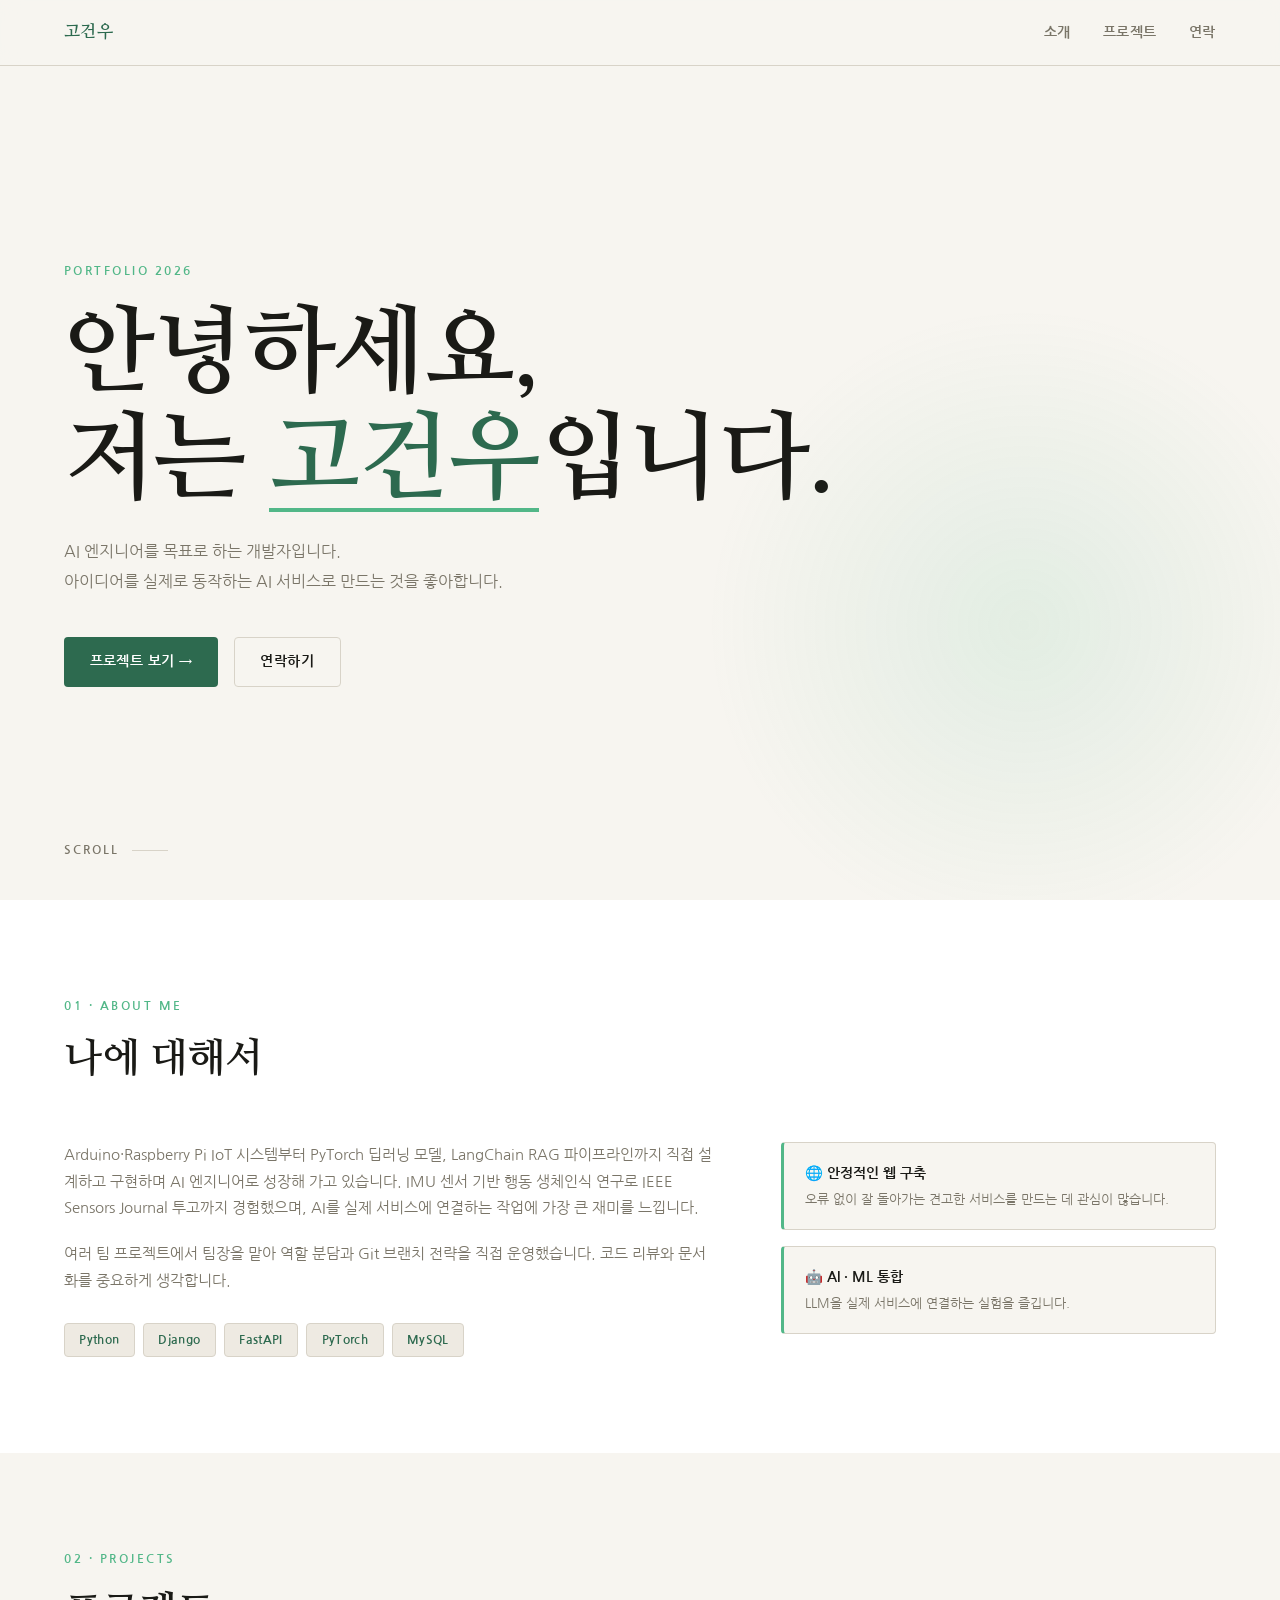
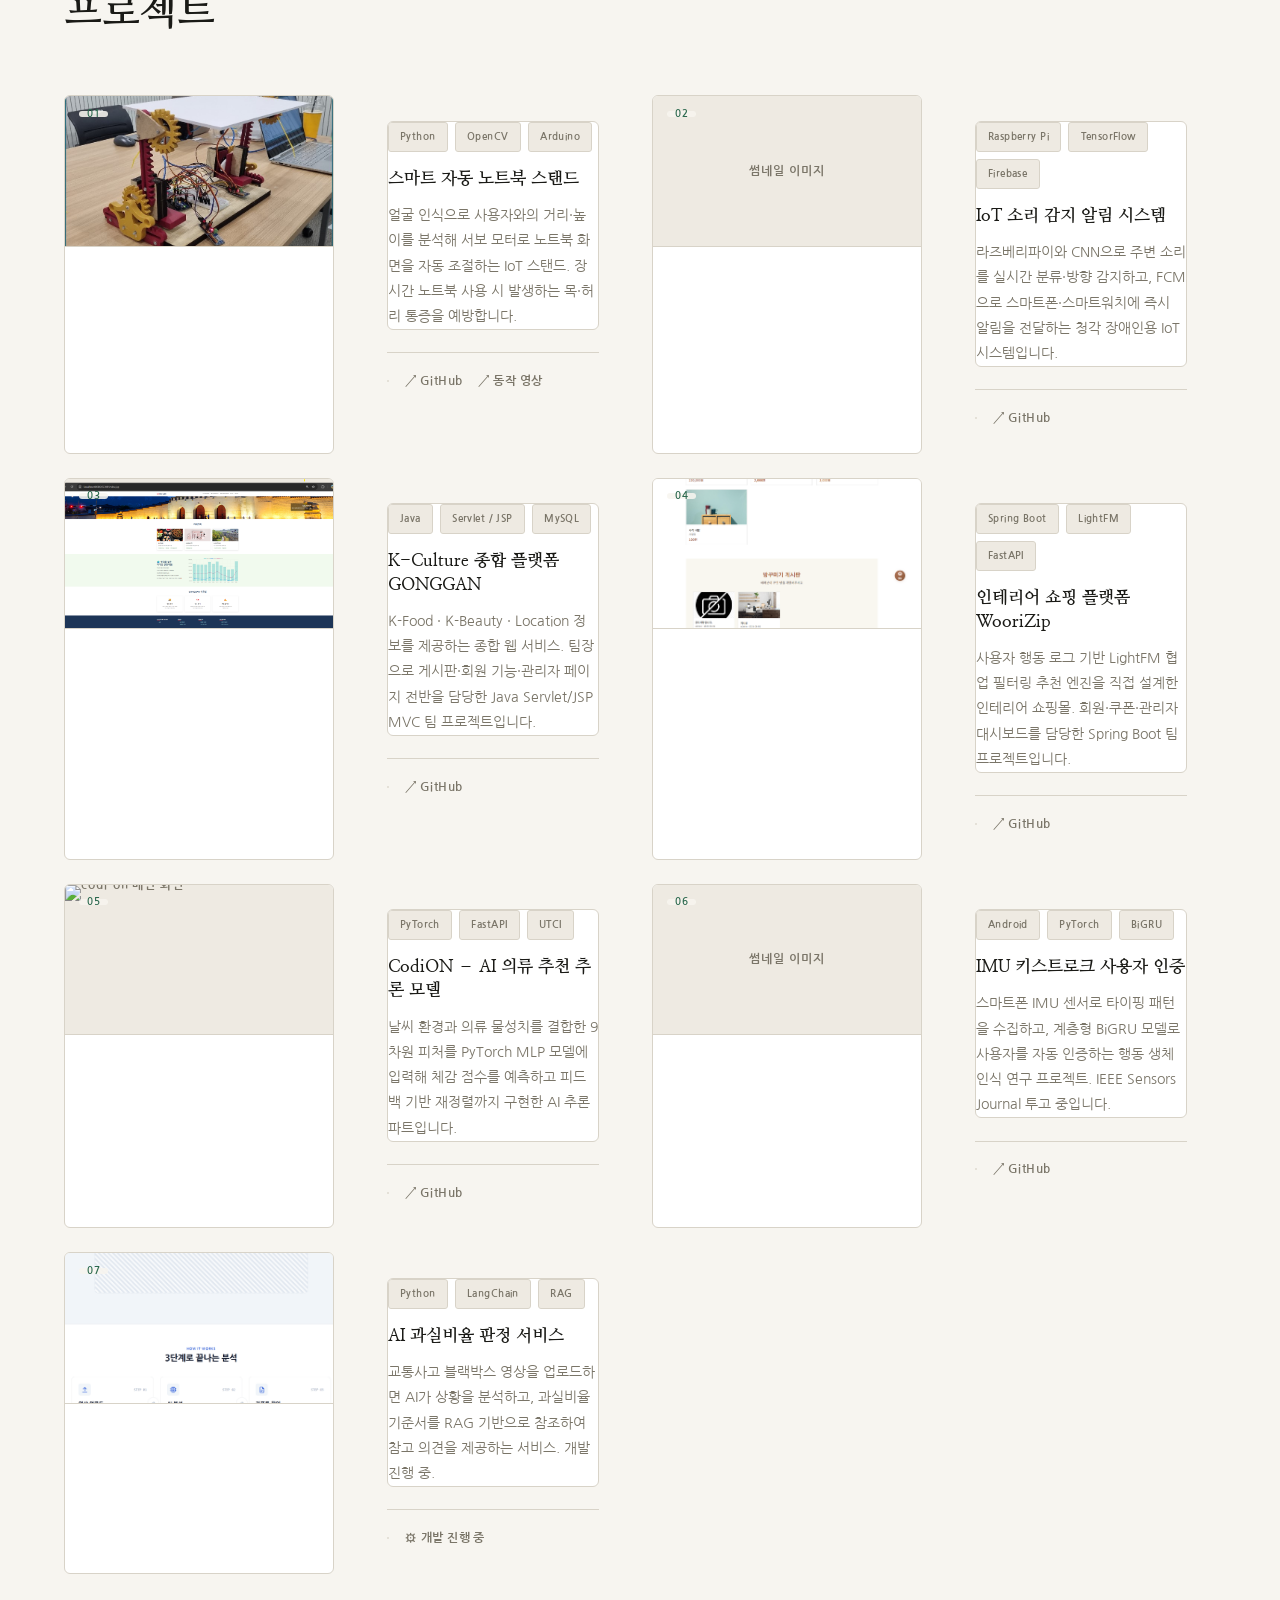
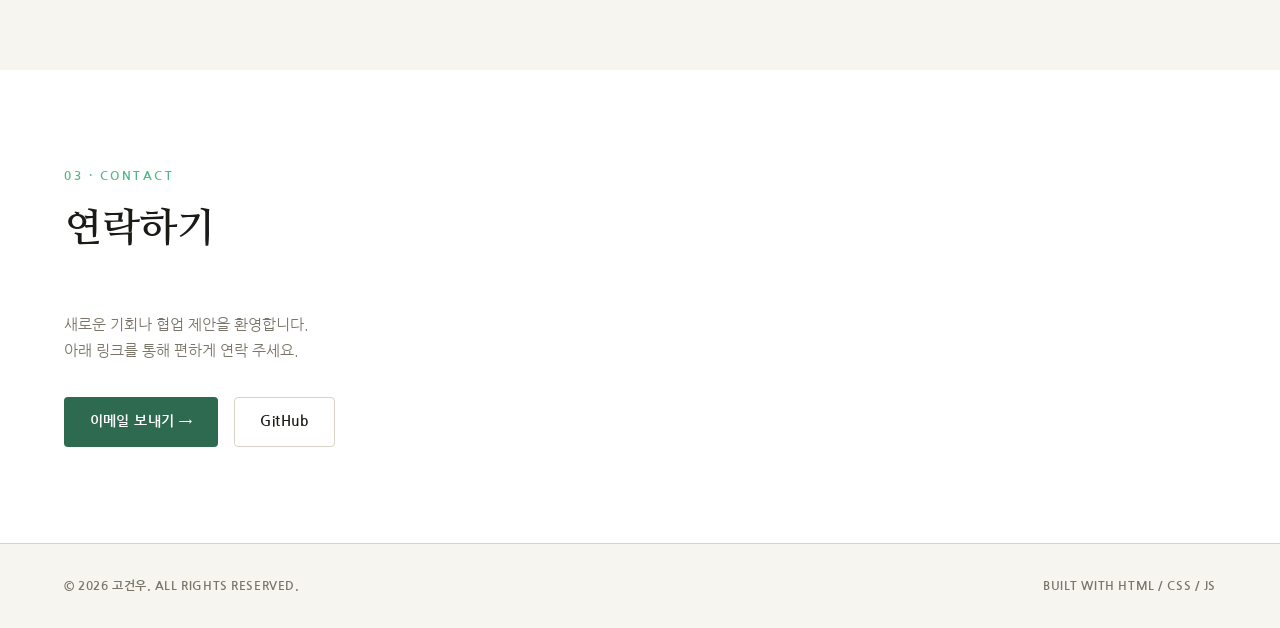
==== commit 4a5d4fda: "feat: 포트폴리오 2차" ====
--- a/index.html
+++ b/index.html
@@ -23,7 +23,7 @@
 
   <!-- HERO -->
   <section id="hero">
-    <p class="hero-label fadeup">PORTFOLIO 2025</p>
+    <p class="hero-label fadeup">PORTFOLIO 2026</p>
     <h1 class="hero-name fadeup delay-1">
       안녕하세요,<br>저는 <span>고건우</span>입니다.
     </h1>
@@ -46,22 +46,21 @@
     <div class="about-grid">
       <div class="about-text">
         <p>
-          AI 엔지니어를 목표로, 머신러닝 모델 설계부터 서비스 배포까지 전 과정에 관심이 많습니다.
-          Python과 PyTorch를 주로 사용하며, LLM을 실제 서비스에 연결하는 실험을 즐깁니다.
+          Arduino·Raspberry Pi IoT 시스템부터 PyTorch 딥러닝 모델, LangChain RAG 파이프라인까지
+          직접 설계하고 구현하며 AI 엔지니어로 성장해 가고 있습니다.
+          IMU 센서 기반 행동 생체인식 연구로 IEEE Sensors Journal 투고까지 경험했으며,
+          AI를 실제 서비스에 연결하는 작업에 가장 큰 재미를 느낍니다.
         </p>
         <p>
-          팀과 함께 성장하는 것을 즐기고, 코드 리뷰와 문서화를 중요하게 생각합니다.
-          현재 [회사명 또는 학교명]에서 활동하고 있습니다.
+          여러 팀 프로젝트에서 팀장을 맡아 역할 분담과 Git 브랜치 전략을 직접 운영했습니다.
+          코드 리뷰와 문서화를 중요하게 생각합니다.
         </p>
         <div class="skills-list">
           <span class="skill-tag">Python</span>
+          <span class="skill-tag">Django</span>
+          <span class="skill-tag">FastAPI</span>
           <span class="skill-tag">PyTorch</span>
-          <span class="skill-tag">TensorFlow</span>
-          <span class="skill-tag">FastAPI</span>
-          <span class="skill-tag">OpenCV</span>
           <span class="skill-tag">MySQL</span>
-          <span class="skill-tag">Docker</span>
-          <span class="skill-tag">AWS</span>
         </div>
       </div>
 
@@ -75,10 +74,6 @@
           <div class="interest-title">🤖 AI · ML 통합</div>
           <div class="interest-desc">LLM을 실제 서비스에 연결하는 실험을 즐깁니다.</div>
         </div>
-        <div class="interest-card">
-          <div class="interest-title">🎨 UI · UX 디자인</div>
-          <div class="interest-desc">코드만큼 인터페이스의 디테일을 중요하게 생각합니다.</div>
-        </div>
       </div>
     </div>
   </section>
@@ -186,7 +181,6 @@
       <!-- 05 -->
       <a href="projects/project5.html" class="project-card">
         <div class="project-thumb">
-          <span>썸네일 이미지</span>
           <img src="https://github.com/user-attachments/assets/0174c01e-0116-485b-a63d-a2500d57e071" alt="codi-on 메인 화면">
           <span class="project-num">05</span>
         </div>
@@ -247,6 +241,9 @@
             교통사고 블랙박스 영상을 업로드하면 AI가 상황을 분석하고,
             과실비율 기준서를 RAG 기반으로 참조하여 참고 의견을 제공하는 서비스. 개발 진행 중.
           </p>
+          <div class="project-links">
+            <a href="projects/project7.html" class="project-link" onclick="event.stopPropagation()">⚙ 개발 진행 중</a>
+          </div>
         </div>
       </a>
 
@@ -271,7 +268,7 @@
 
   <!-- FOOTER -->
   <footer>
-    <p>© 2025 고건우. ALL RIGHTS RESERVED.</p>
+    <p>© 2026 고건우. ALL RIGHTS RESERVED.</p>
     <p>BUILT WITH HTML / CSS / JS</p>
   </footer>
 
--- a/style.css
+++ b/style.css
@@ -275,19 +275,32 @@
   width: 100%;
   aspect-ratio: 16/9;
   background: var(--surface);
-  display: flex;
-  align-items: center;
-  justify-content: center;
-  font-size: 0.72rem;
-  font-weight: 700;
-  color: var(--muted);
-  letter-spacing: 0.08em;
   border-bottom: 1px solid var(--border);
   overflow: hidden;
   position: relative;
-}
-
-.project-thumb img { width: 100%; height: 100%; object-fit: cover; }
+  display: flex;
+  align-items: center;
+  justify-content: center;
+  font-size: 0.72rem;
+  font-weight: 700;
+  color: var(--muted);
+  letter-spacing: 0.08em;
+  line-height: 0;
+}
+
+.project-thumb > span:not(.project-num) {
+  line-height: normal;
+}
+
+.project-thumb img {
+  display: block;
+  position: absolute;
+  top: 0;
+  left: 0;
+  width: 100%;
+  height: 100%;
+  object-fit: cover;
+}
 
 .project-num {
   position: absolute;
@@ -344,6 +357,18 @@
   margin-top: 1.4rem;
   padding-top: 1.1rem;
   border-top: 1px solid var(--border);
+  align-items: center;
+}
+
+.tag-wip {
+  font-size: 0.65rem;
+  font-weight: 700;
+  letter-spacing: 0.04em;
+  padding: 0.3rem 0.7rem;
+  background: #fff8e1;
+  color: #b45309;
+  border: 1px solid #f59e0b;
+  border-radius: 3px;
 }
 
 .project-link {
